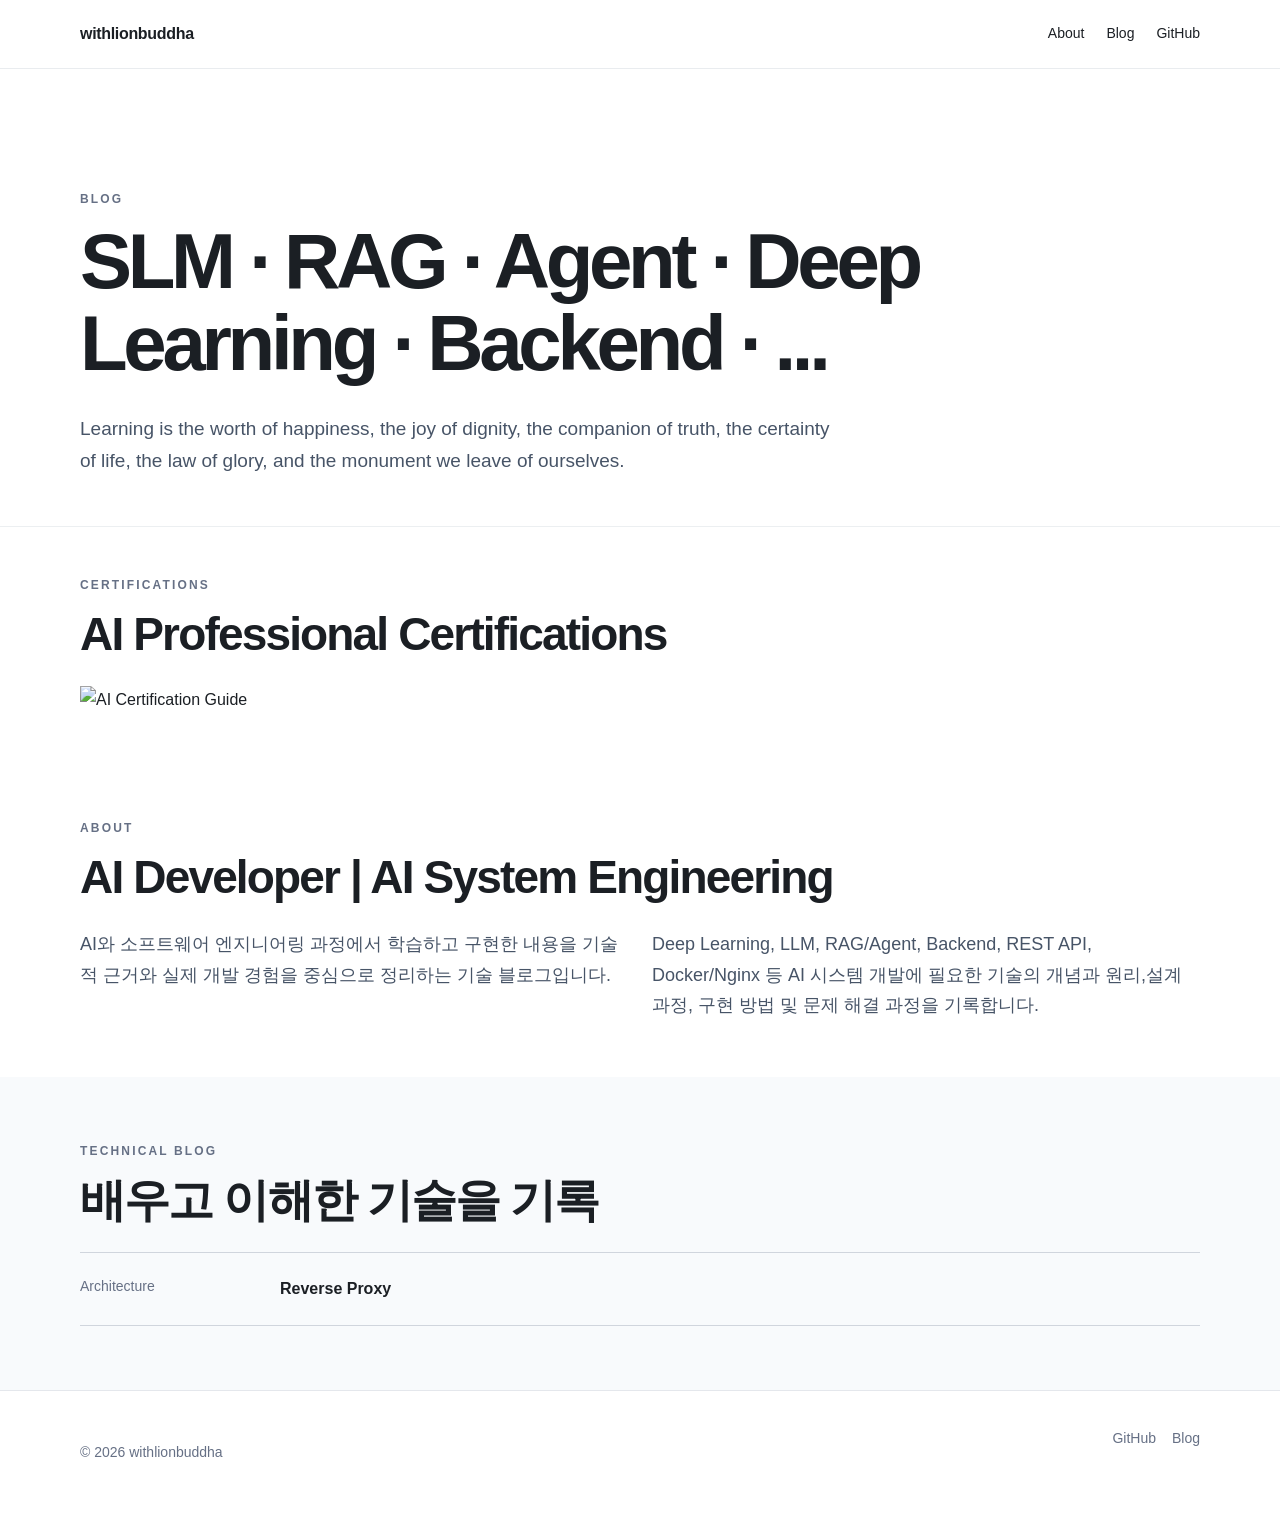
==== index.html @ a0aa359b "Update index.html" ====
<!DOCTYPE html>
<html lang="ko">
<head>
  <meta charset="UTF-8" />
  <meta name="viewport" content="width=device-width, initial-scale=1.0" />
  <meta name="description" content="AI Developer Portfolio - LLM/SLM, RAG, Agent, Deep Learning, Frontend,Backend" />
  <title>withlionbuddha | AI Developer Portfolio</title>
  <link rel="stylesheet" href="assets/css/style.css" />
</head>
<body>
  <header class="site-header">
    <div class="container header-inner">
      <a class="logo" href="index.html">withlionbuddha</a>
      <nav class="nav">
        <a href="#about">About</a>
        <a href="blog/index.html">Blog</a>
        <a href="https://github.com/withlionbuddha" target="_blank" rel="noopener">GitHub</a>
      </nav>
    </div>
  </header>

  <main>
    <section class="hero">
      <div class="container">
        <p class="eyebrow">Blog</p>
        <h1>SLM · RAG · Agent · Deep Learning · Backend · ...</h1>
        <p class="hero-copy">
          Learning is the worth of happiness, the joy of dignity, the companion of truth, the certainty of life, the law of glory, and the monument we leave of ourselves.
        </p>
      </div>
    </section>

    <div class="homepage-sections">
      <section id="certifications" class="section section-ratio-1">
        <div class="container">
          <div class="section-heading">
            <p class="eyebrow">CERTIFICATIONS</p>
            <h2>AI Professional Certifications</h2>
          </div>
          <div class="about-badges">
            <a href="blog/ai-dev-certifications.html" title="AI Certification Guide | withlionbuddha">
              <img src="https://img.shields.io/badge/AI%20Certification%20Guide-0969da?style=flat-square" alt="AI Certification Guide" />
            </a>
          </div>
        </div>
      </section>

      <section id="about" class="section section-ratio-1">
        <div class="container">
          <div class="section-heading">
            <p class="eyebrow">ABOUT</p>
            <h2>AI Developer | AI System Engineering</h2>
          </div>
          <div class="about-grid">
            <p>AI와 소프트웨어 엔지니어링 과정에서 학습하고 구현한 내용을 기술적 근거와 
              실제 개발 경험을 중심으로 정리하는 기술 블로그입니다.
            </p>
            <p>Deep Learning, LLM, RAG/Agent, Backend, REST API, Docker/Nginx 등 
              AI 시스템 개발에 필요한 기술의 개념과 원리,설계 과정, 구현 방법 및 문제 해결 과정을 기록합니다.          
            </p>
          </div>
        </div>
      </section>

      <section class="section alt section-ratio-3">
        <div class="container">
          <div class="section-heading">
            <p class="eyebrow">TECHNICAL BLOG</p>
            <h2>배우고 이해한 기술을 기록</h2>
          </div>

          <div class="post-list">
            <a class="post-item" href="blog/reverse-proxy.html">
              <span>Architecture</span>
              <strong>Reverse Proxy</strong>
            </a>
          </div>
        </div>
      </section>
    </div>
  </main>

  <footer class="footer">
    <div class="container footer-inner">
      <p>© 2026 withlionbuddha</p>
      <div>
        <a href="https://github.com/withlionbuddha" target="_blank" rel="noopener">GitHub</a>
        <a href="blog/index.html">Blog</a>
      </div>
    </div>
  </footer>
</body>
</html>
---- assets/css/style.css ----
* {
  box-sizing: border-box;
}

html {
  scroll-behavior: smooth;
}

body {
  margin: 0;
  font-family: Inter, Pretendard, -apple-system, BlinkMacSystemFont, "Segoe UI", sans-serif;
  color: #1b1f24;
  background: #ffffff;
  line-height: 1.7;
}

a {
  color: inherit;
  text-decoration: none;
}

.container {
  width: min(1120px, calc(100% - 40px));
  margin: 0 auto;
}

.site-header {
  position: sticky;
  top: 0;
  z-index: 10;
  background: rgba(255,255,255,.94);
  border-bottom: 1px solid #e9ecef;
  backdrop-filter: blur(10px);
}

.header-inner {
  min-height: 68px;
  display: flex;
  align-items: center;
  justify-content: space-between;
  gap: 24px;
}

.logo {
  font-weight: 800;
  letter-spacing: -0.02em;
}

.nav {
  display: flex;
  gap: 22px;
  font-size: 14px;
}

.nav a:hover,
.card-links a:hover,
.footer a:hover {
  text-decoration: underline;
}

.hero {
  padding: 120px 0 48px;
  border-bottom: 1px solid #eceff1;
}

.eyebrow {
  margin: 0 0 12px;
  font-size: 12px;
  font-weight: 800;
  letter-spacing: .18em;
  text-transform: uppercase;
  color: #667085;
}

.hero h1 {
  max-width: 900px;
  margin: 0;
  font-size: clamp(42px, 7vw, 78px);
  line-height: 1.05;
  letter-spacing: -0.055em;
}

.hero-copy {
  max-width: 760px;
  margin: 28px 0 0;
  font-size: 19px;
  color: #475467;
}

.hero-actions {
  display: flex;
  gap: 12px;
  margin-top: 32px;
}

.button {
  display: inline-flex;
  align-items: center;
  justify-content: center;
  min-height: 46px;
  padding: 0 18px;
  border-radius: 8px;
  font-weight: 700;
}

.primary {
  background: #111827;
  color: #ffffff;
}

.secondary {
  border: 1px solid #d0d5dd;
}

.section {
  padding: 88px 0;
}

.homepage-sections {
  margin-top: 0;
}

.homepage-sections .section,
.homepage-sections .section-ratio-3 {
  padding: 64px 0;
}

#certifications,
#about {
  transform: none;
  margin: 0;
}

#certifications {
  padding-top: 48px;
  padding-bottom: 56px;
}

#about {
  padding-top: 48px;
  padding-bottom: 56px;
}

.alt {
  background: #f8fafc;
}

.section-heading {
  margin-bottom: 36px;
}

.homepage-sections .section-heading {
  margin-bottom: 24px;
}

.section-heading h2 {
  margin: 0;
  font-size: clamp(30px, 4vw, 46px);
  line-height: 1.2;
  letter-spacing: -0.04em;
}

.about-grid,
.skill-grid {
  display: grid;
  grid-template-columns: repeat(2, 1fr);
  gap: 24px;
}

.about-grid p {
  margin: 0;
  font-size: 18px;
  color: #475467;
}

.card-grid {
  display: grid;
  grid-template-columns: repeat(3, 1fr);
  gap: 20px;
}

.card {
  display: flex;
  flex-direction: column;
  min-height: 380px;
  padding: 28px;
  background: #ffffff;
  border: 1px solid #e4e7ec;
  border-radius: 14px;
}

.card-number {
  margin: 0;
  font-size: 13px;
  font-weight: 800;
  color: #98a2b3;
}

.card h3 {
  margin: 22px 0 12px;
  font-size: 24px;
  letter-spacing: -0.03em;
}

.card p {
  color: #475467;
}

.tags {
  display: flex;
  flex-wrap: wrap;
  gap: 8px;
  margin-top: auto;
  padding-top: 18px;
}

.tags span {
  padding: 5px 9px;
  border-radius: 999px;
  background: #f2f4f7;
  font-size: 12px;
  font-weight: 700;
}

.card-links {
  display: flex;
  gap: 16px;
  margin-top: 22px;
  font-weight: 800;
  font-size: 14px;
}

.skill-grid > div {
  padding: 24px 0;
  border-top: 1px solid #e4e7ec;
}

.skill-grid h3 {
  margin: 0 0 8px;
}

.skill-grid p {
  margin: 0;
  color: #475467;
}

.post-list {
  border-top: 1px solid #d0d5dd;
}

.post-item {
  display: grid;
  grid-template-columns: 180px 1fr;
  gap: 20px;
  padding: 22px 0;
  border-bottom: 1px solid #d0d5dd;
}

.post-item span {
  color: #667085;
  font-size: 14px;
}

.footer {
  padding: 36px 0;
  border-top: 1px solid #e4e7ec;
}

.footer-inner {
  display: flex;
  justify-content: space-between;
  gap: 20px;
  font-size: 14px;
  color: #667085;
}

.footer-inner div {
  display: flex;
  gap: 16px;
}

.page-hero {
  padding: 90px 0 50px;
}

.page-hero h1 {
  margin: 0;
  font-size: clamp(38px, 6vw, 64px);
  letter-spacing: -0.05em;
}

.page-content {
  padding: 20px 0 90px;
}

.content-block {
  max-width: 860px;
  margin-bottom: 48px;
}

.content-block h2 {
  margin-top: 0;
}

.metric-grid {
  display: grid;
  grid-template-columns: repeat(3, 1fr);
  gap: 16px;
}

.metric {
  padding: 22px;
  border: 1px solid #e4e7ec;
  border-radius: 12px;
}

.metric strong {
  display: block;
  font-size: 24px;
}

@media (max-width: 820px) {
  .nav {
    display: none;
  }

  .homepage-sections {
    margin-top: 0;
  }

  .homepage-sections .section,
  .homepage-sections .section-ratio-3 {
    padding: 48px 0;
  }

  #certifications,
  #about {
    transform: none;
    margin: 0;
  }

  #certifications {
    padding-top: 32px;
    padding-bottom: 36px;
  }

  #about {
    padding-top: 32px;
    padding-bottom: 36px;
  }

  .card-grid,
  .about-grid,
  .skill-grid,
  .metric-grid {
    grid-template-columns: 1fr;
  }

  .post-item {
    grid-template-columns: 1fr;
    gap: 6px;
  }

  .hero {
    padding-top: 88px;
  }
}
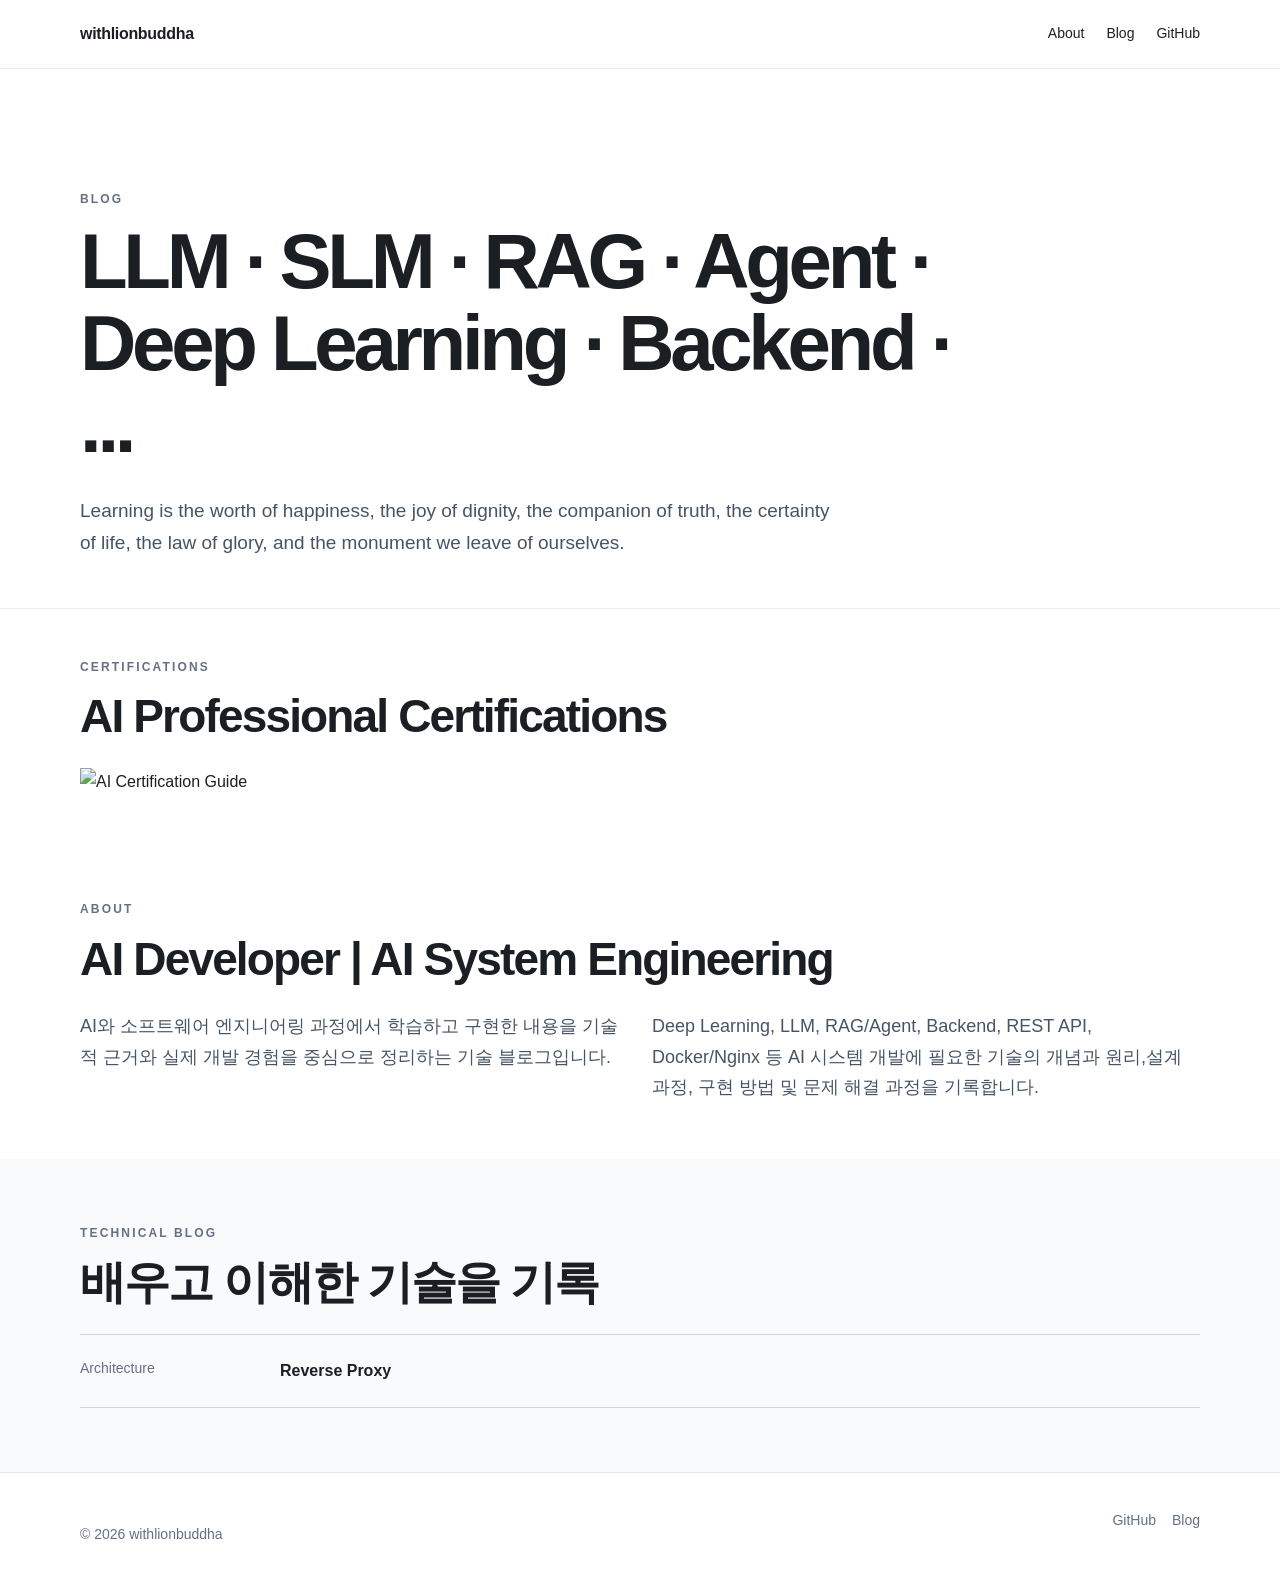
==== commit 1d4912c5: "[fix] add llm" ====
--- a/index.html
+++ b/index.html
@@ -3,7 +3,7 @@
 <head>
   <meta charset="UTF-8" />
   <meta name="viewport" content="width=device-width, initial-scale=1.0" />
-  <meta name="description" content="AI Developer Portfolio - LLM/SLM, RAG, Agent, Deep Learning, Frontend,Backend" />
+  <meta name="description" content="Tech Blog - LLM/SLM, RAG, Agent, Deep Learning, Frontend,Backend" />
   <title>withlionbuddha | AI Developer Portfolio</title>
   <link rel="stylesheet" href="assets/css/style.css" />
 </head>
@@ -23,7 +23,7 @@
     <section class="hero">
       <div class="container">
         <p class="eyebrow">Blog</p>
-        <h1>SLM · RAG · Agent · Deep Learning · Backend · ...</h1>
+        <h1>LLM · SLM · RAG · Agent · Deep Learning · Backend · ...</h1>
         <p class="hero-copy">
           Learning is the worth of happiness, the joy of dignity, the companion of truth, the certainty of life, the law of glory, and the monument we leave of ourselves.
         </p>
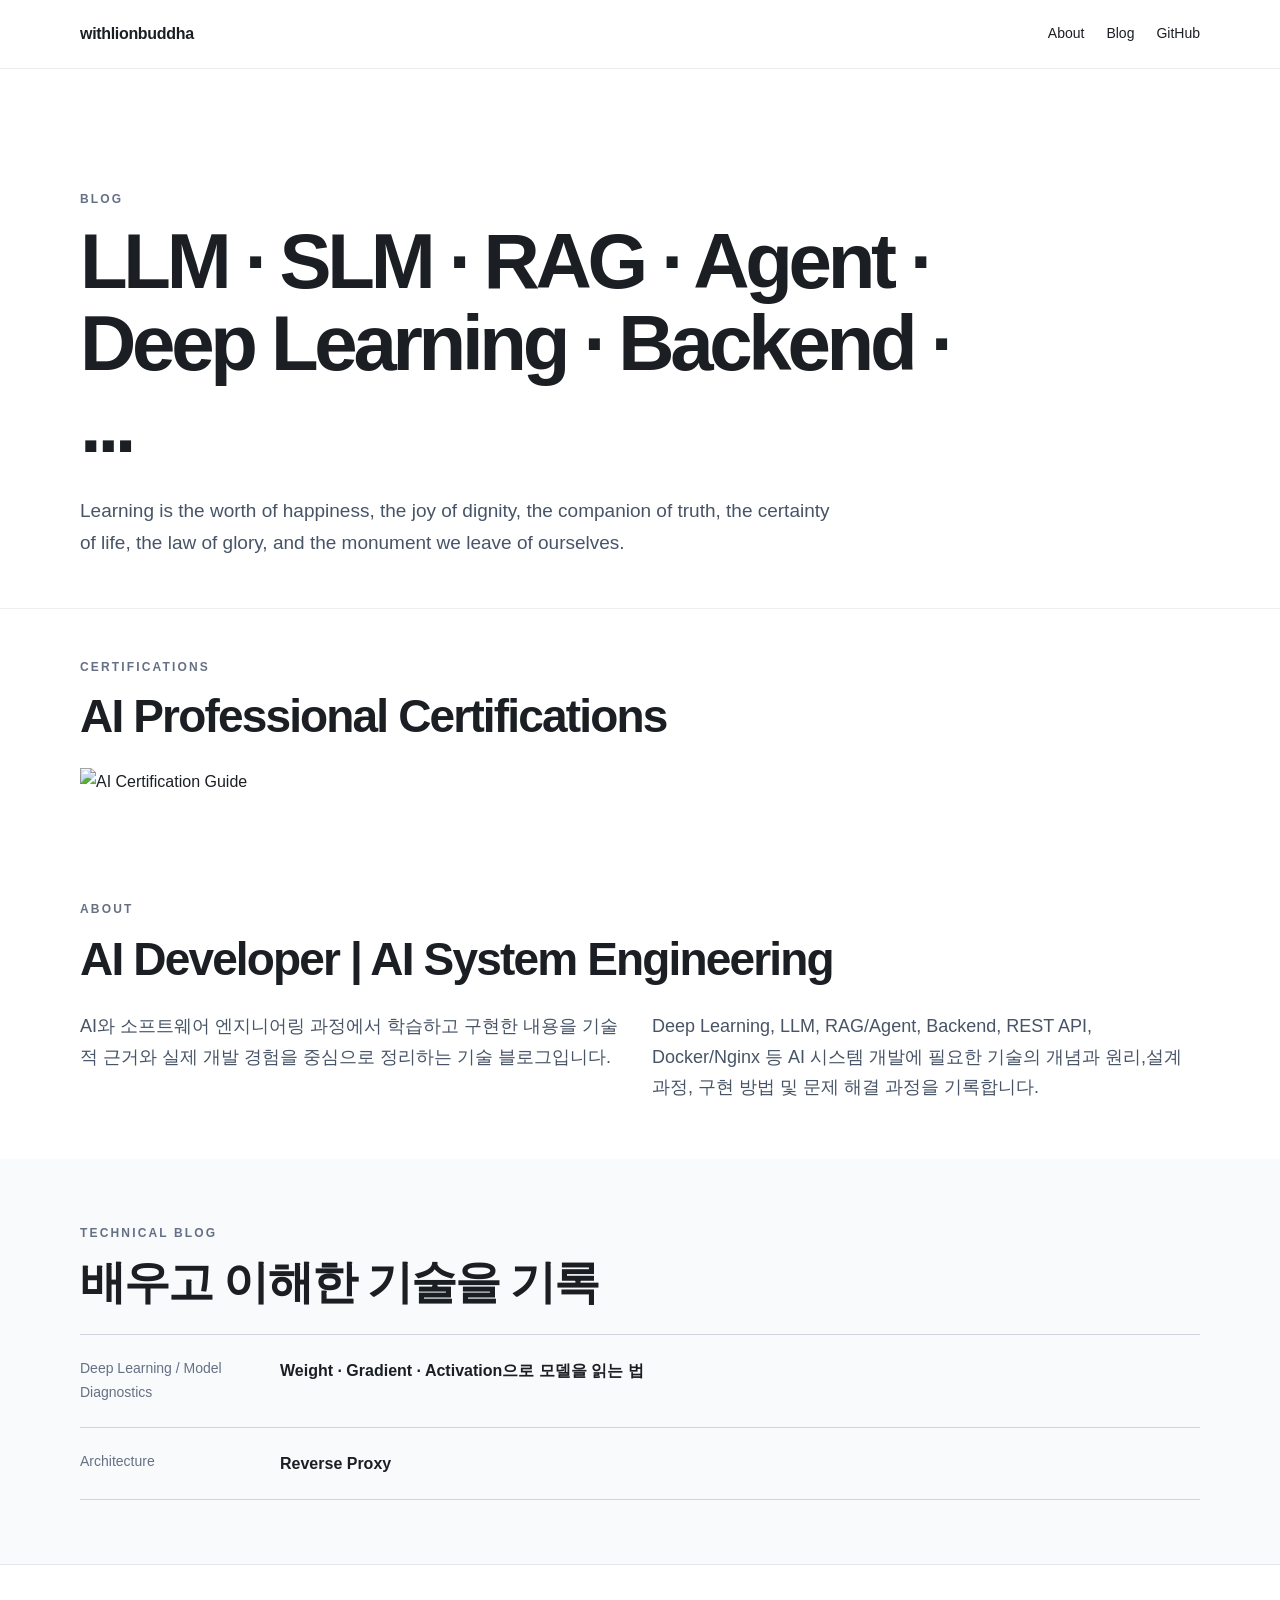
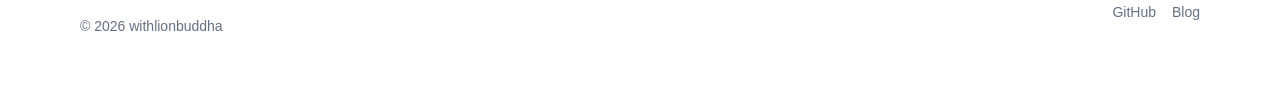
==== commit db46167a: "Feature model diagnostics guide on portfolio home" ====
--- a/index.html
+++ b/index.html
@@ -70,6 +70,10 @@
           </div>
 
           <div class="post-list">
+            <a class="post-item" href="blog/model-diagnostics-training-dynamics.html">
+              <span>Deep Learning / Model Diagnostics</span>
+              <strong>Weight · Gradient · Activation으로 모델을 읽는 법</strong>
+            </a>
             <a class="post-item" href="blog/reverse-proxy.html">
               <span>Architecture</span>
               <strong>Reverse Proxy</strong>
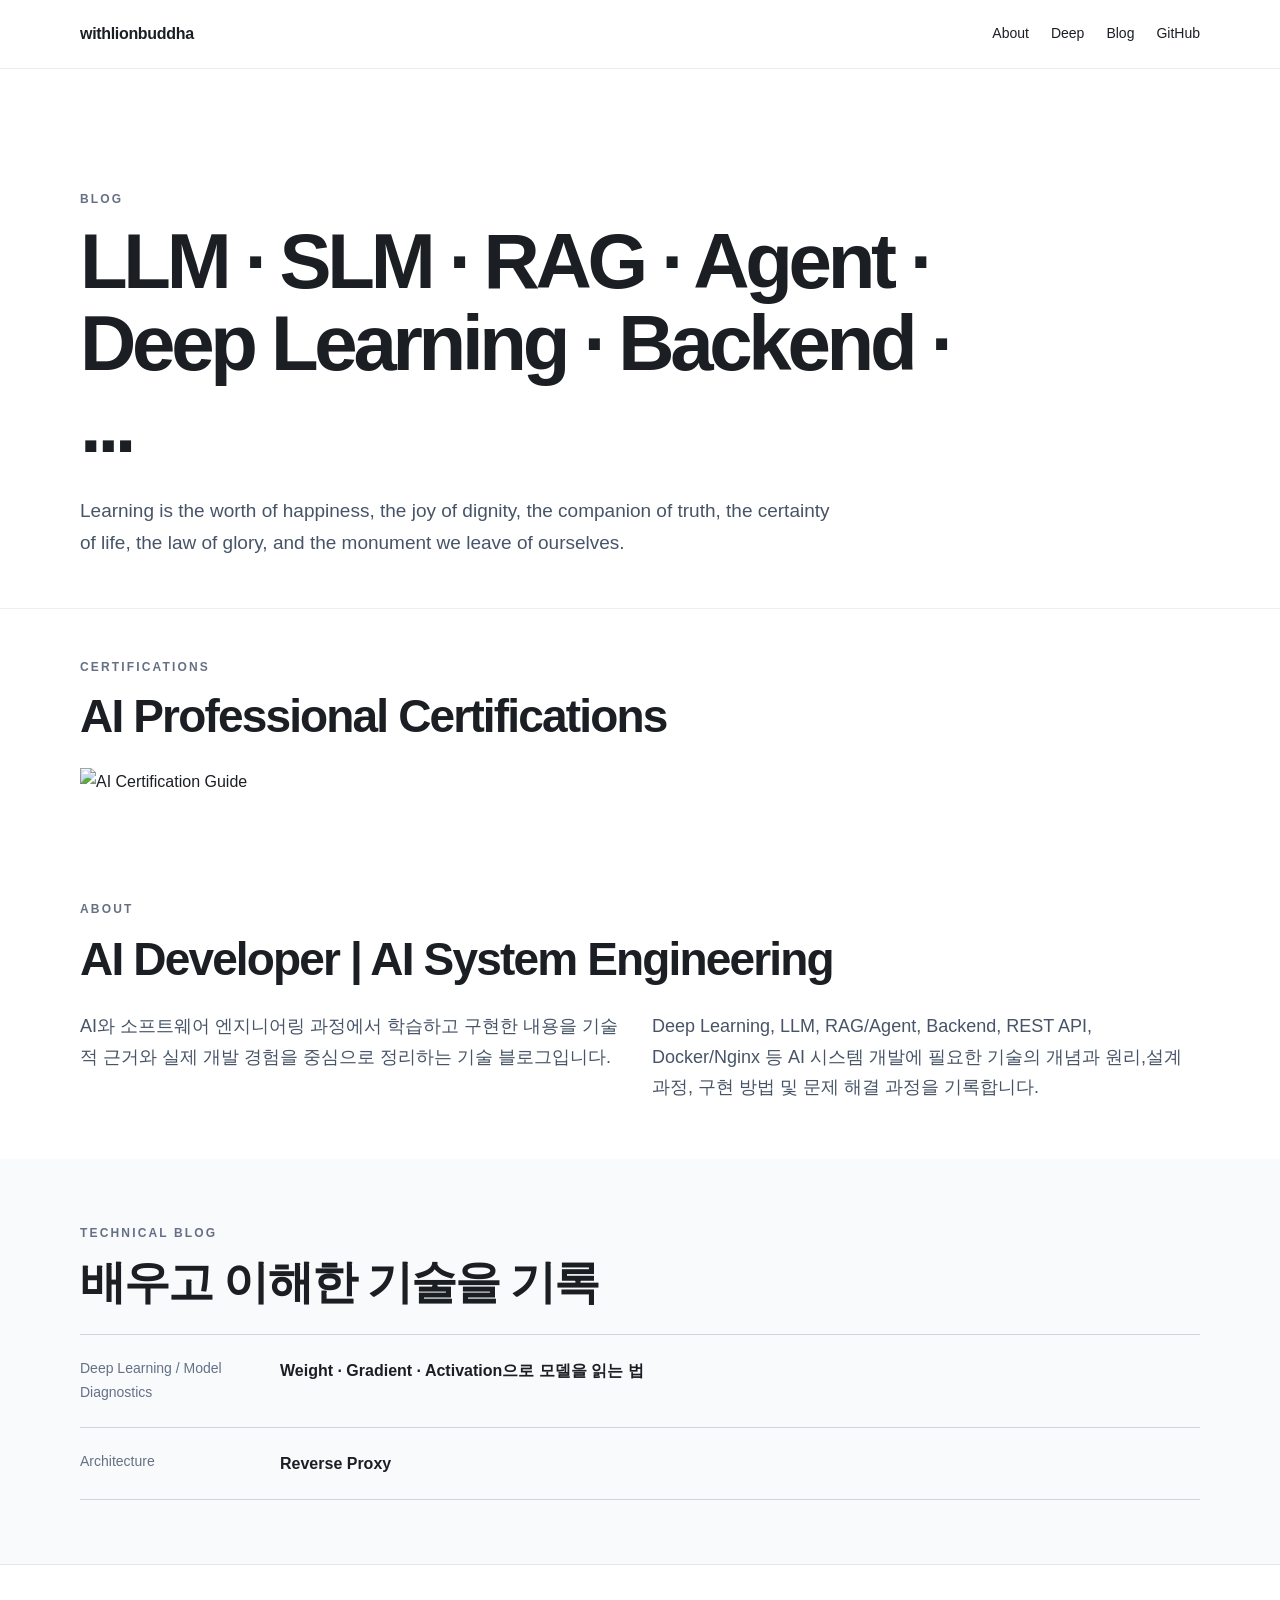
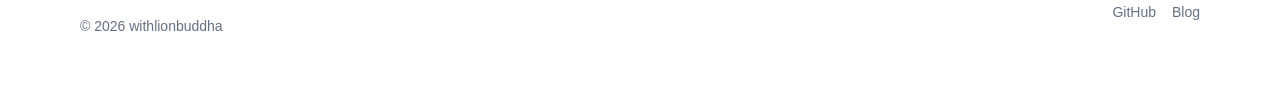
==== commit d9aac0a9: "Add Deep menu to portfolio navigation" ====
--- a/index.html
+++ b/index.html
@@ -13,6 +13,7 @@
       <a class="logo" href="index.html">withlionbuddha</a>
       <nav class="nav">
         <a href="#about">About</a>
+        <a href="blog/model-diagnostics-training-dynamics.html">Deep</a>
         <a href="blog/index.html">Blog</a>
         <a href="https://github.com/withlionbuddha" target="_blank" rel="noopener">GitHub</a>
       </nav>
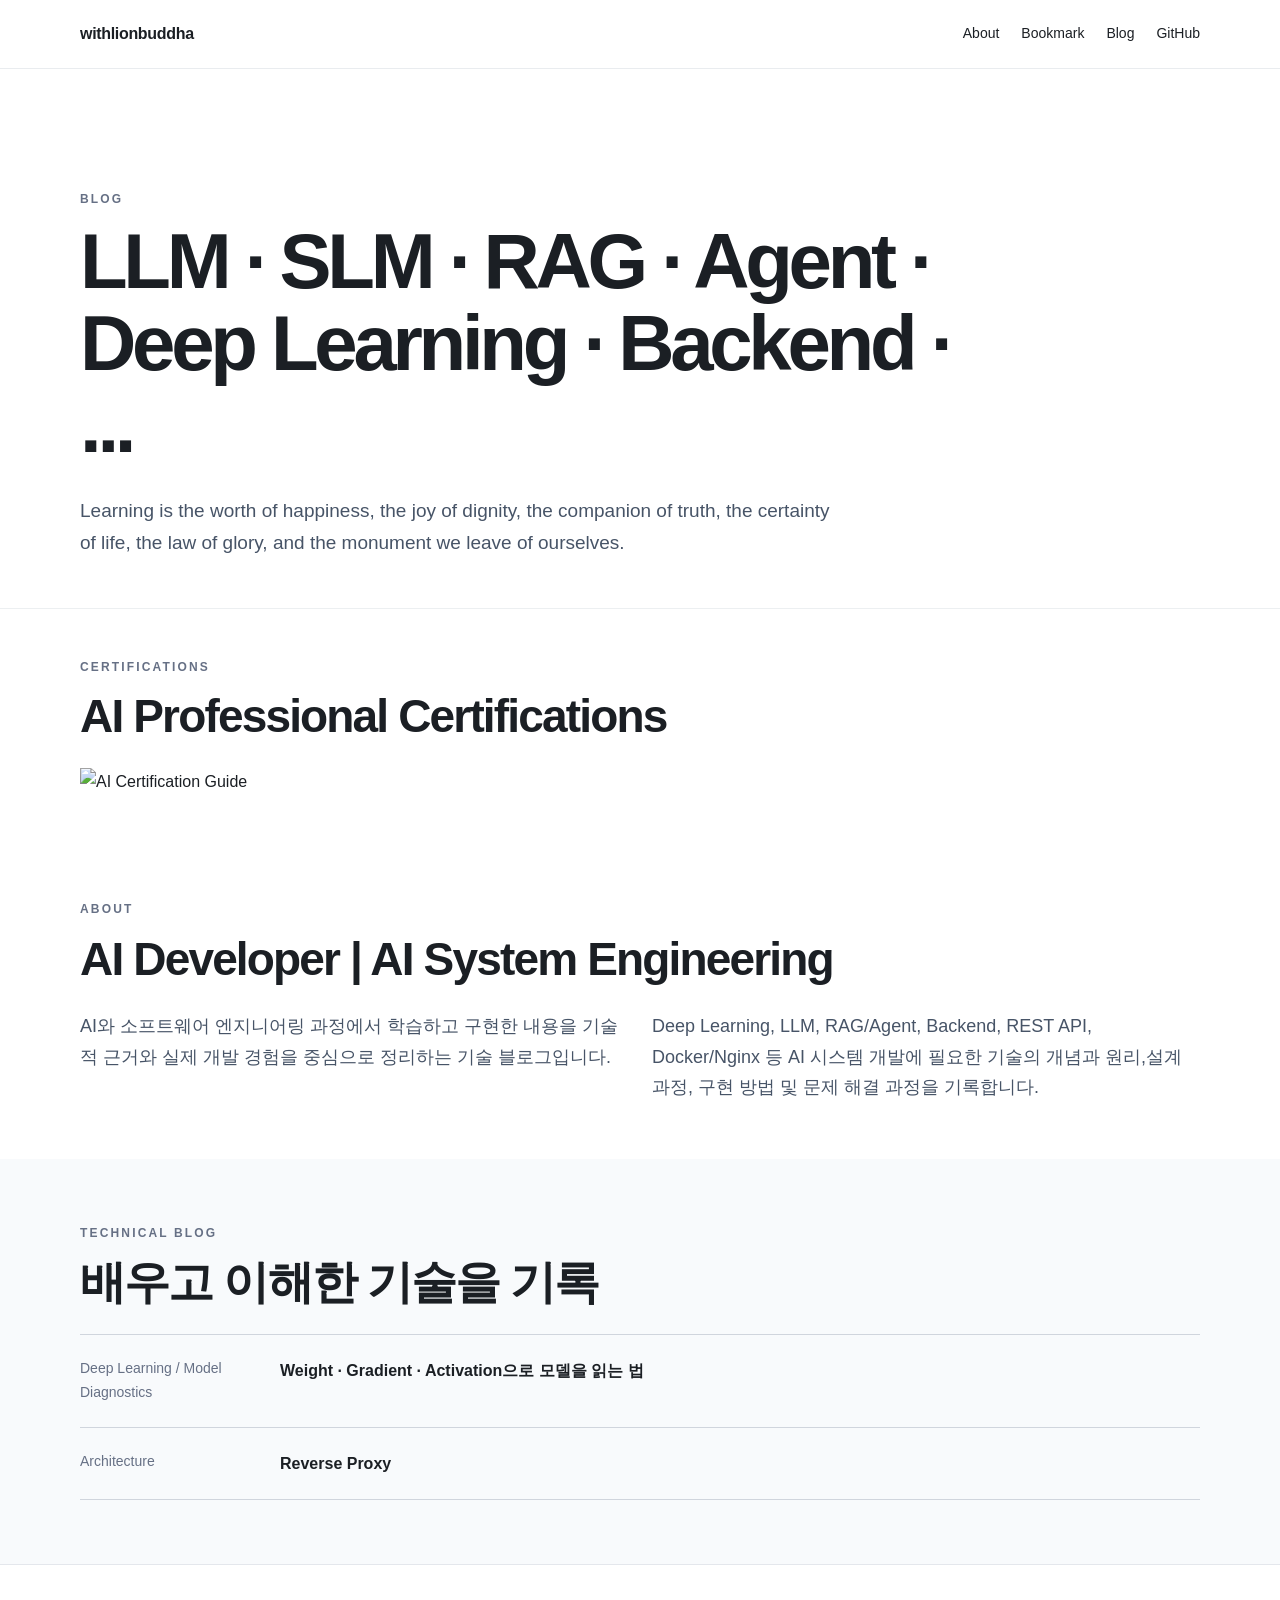
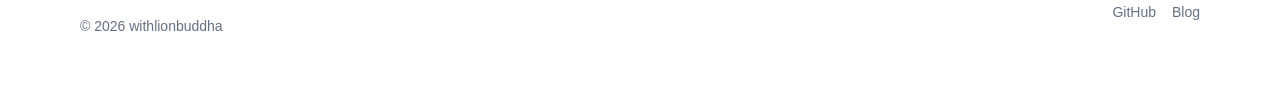
==== commit df26dc34: "Rename Deep navigation to Bookmark" ====
--- a/index.html
+++ b/index.html
@@ -13,7 +13,7 @@
       <a class="logo" href="index.html">withlionbuddha</a>
       <nav class="nav">
         <a href="#about">About</a>
-        <a href="blog/model-diagnostics-training-dynamics.html">Deep</a>
+        <a href="blog/model-diagnostics-training-dynamics.html">Bookmark</a>
         <a href="blog/index.html">Blog</a>
         <a href="https://github.com/withlionbuddha" target="_blank" rel="noopener">GitHub</a>
       </nav>
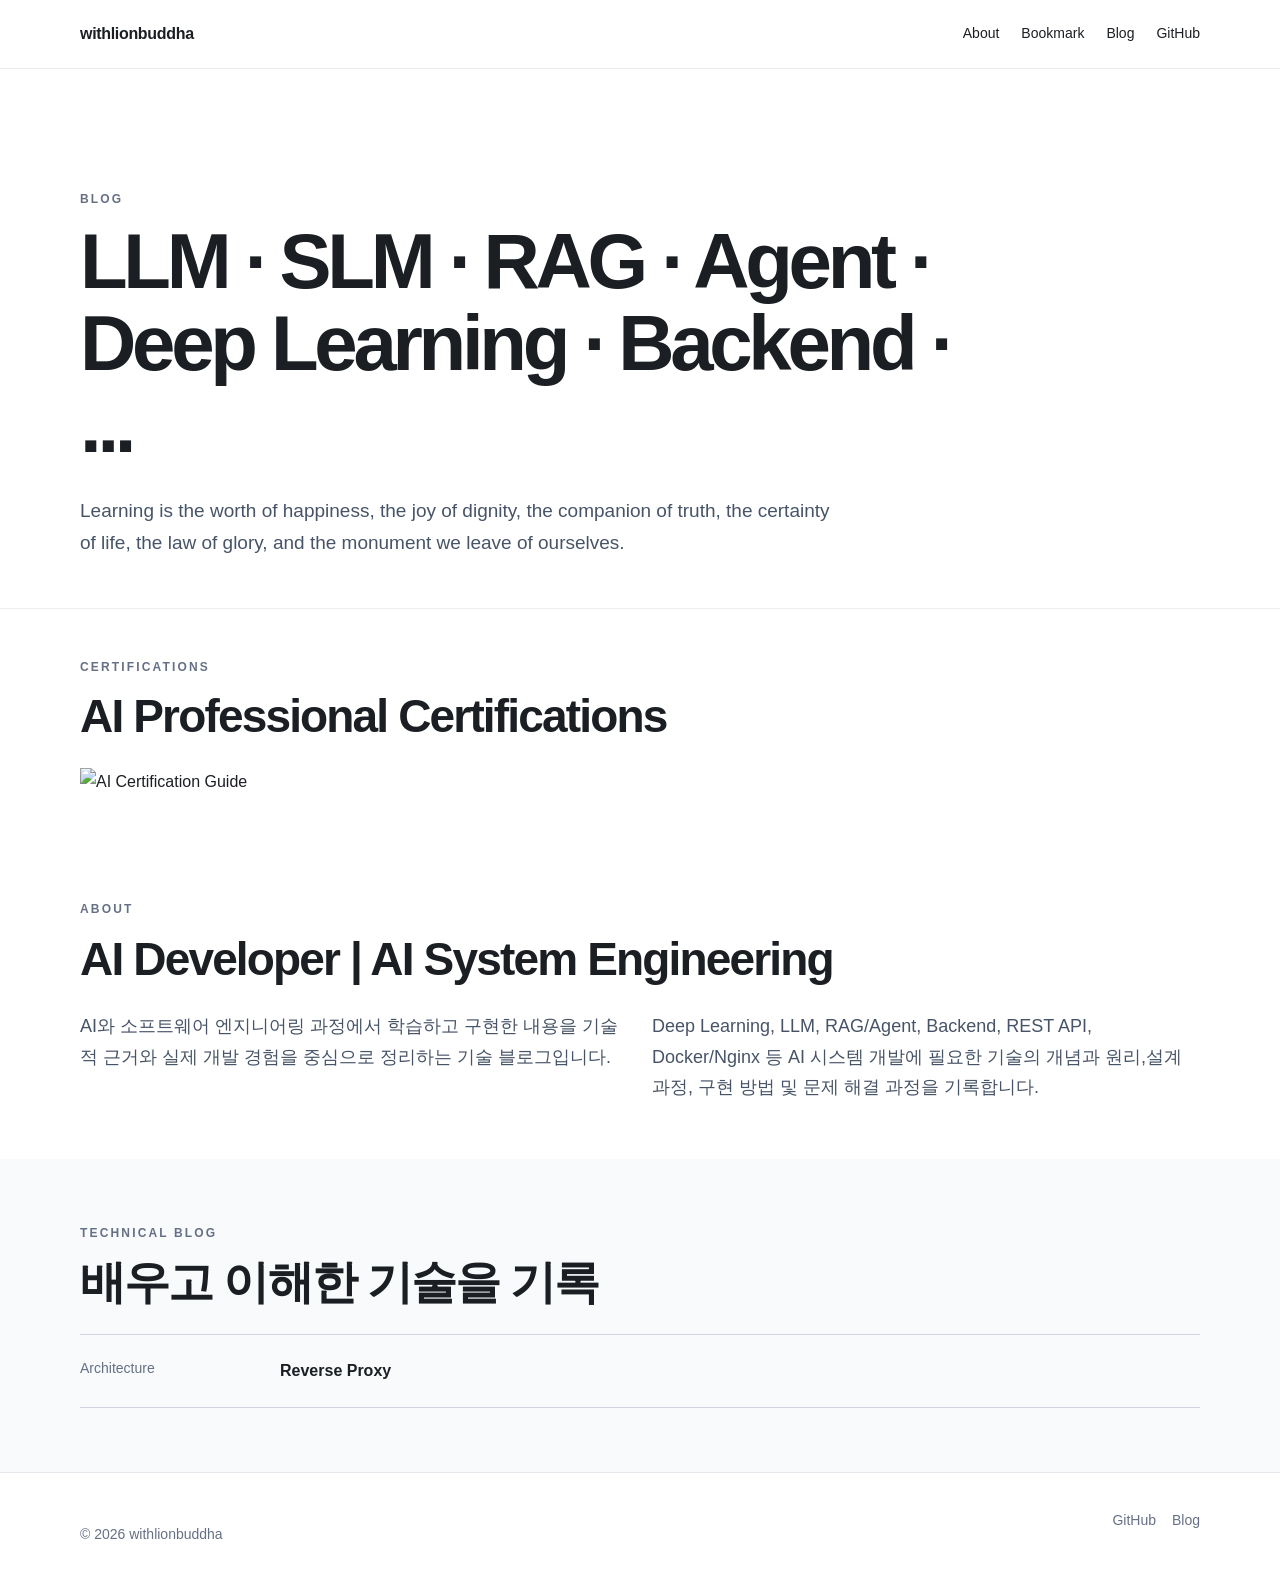
==== commit a0ce8312: "Keep model diagnostics under Bookmark only" ====
--- a/index.html
+++ b/index.html
@@ -13,7 +13,7 @@
       <a class="logo" href="index.html">withlionbuddha</a>
       <nav class="nav">
         <a href="#about">About</a>
-        <a href="blog/model-diagnostics-training-dynamics.html">Bookmark</a>
+        <a href="bookmark.html">Bookmark</a>
         <a href="blog/index.html">Blog</a>
         <a href="https://github.com/withlionbuddha" target="_blank" rel="noopener">GitHub</a>
       </nav>
@@ -71,10 +71,6 @@
           </div>
 
           <div class="post-list">
-            <a class="post-item" href="blog/model-diagnostics-training-dynamics.html">
-              <span>Deep Learning / Model Diagnostics</span>
-              <strong>Weight · Gradient · Activation으로 모델을 읽는 법</strong>
-            </a>
             <a class="post-item" href="blog/reverse-proxy.html">
               <span>Architecture</span>
               <strong>Reverse Proxy</strong>
--- a/assets/css/style.css
+++ b/assets/css/style.css
@@ -320,8 +320,25 @@
 }
 
 @media (max-width: 820px) {
+  .header-inner {
+    min-height: auto;
+    padding: 14px 0;
+    align-items: flex-start;
+    flex-direction: column;
+    gap: 10px;
+  }
+
   .nav {
-    display: none;
+    display: flex;
+    width: 100%;
+    gap: 16px;
+    overflow-x: auto;
+    white-space: nowrap;
+    scrollbar-width: thin;
+  }
+
+  .nav a {
+    flex: 0 0 auto;
   }
 
   .homepage-sections {
